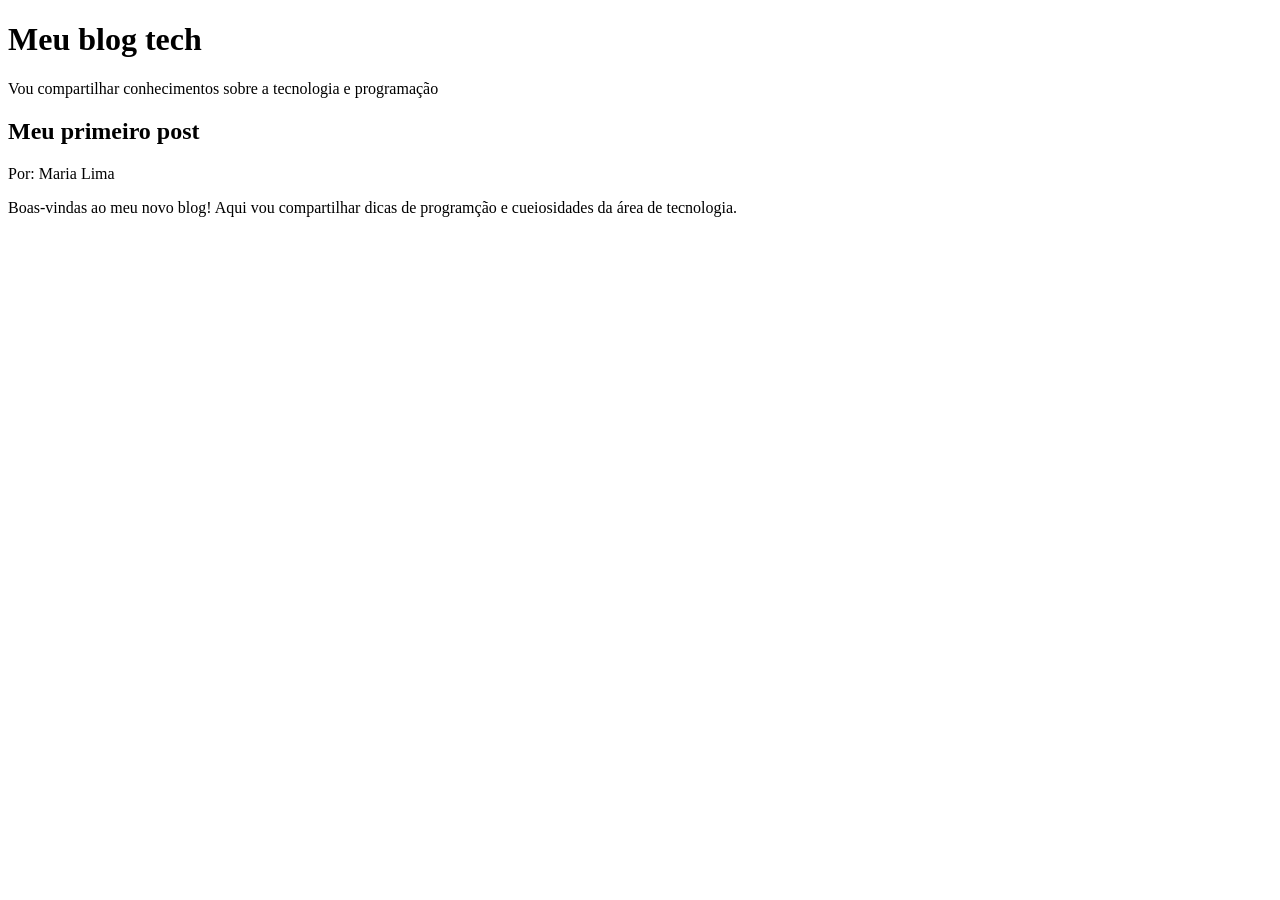
==== index.html @ 9678911c "atualização2406" ====
<!DOCTYPE html>
<html lang="pt-br">
    <head>
        <meta charset="UTF-8">
        <meta name="viewport" content="width=device-width, initial-scale=1.0">
        <title>Blog</title>
    </head>
    <body>
    </head>
        <h1>Meu blog tech</h1>
        </p>Vou compartilhar conhecimentos sobre a tecnologia 
        e programação</p>
    </header>
    <main>
        <h2>Meu primeiro post</h2>
       <p>Por: Maria Lima<p>
        <p>Boas-vindas ao meu novo blog! Aqui vou 
    compartilhar dicas de programção e cueiosidades 
    da área de tecnologia.</p>
        </main>
</body>
  </html>
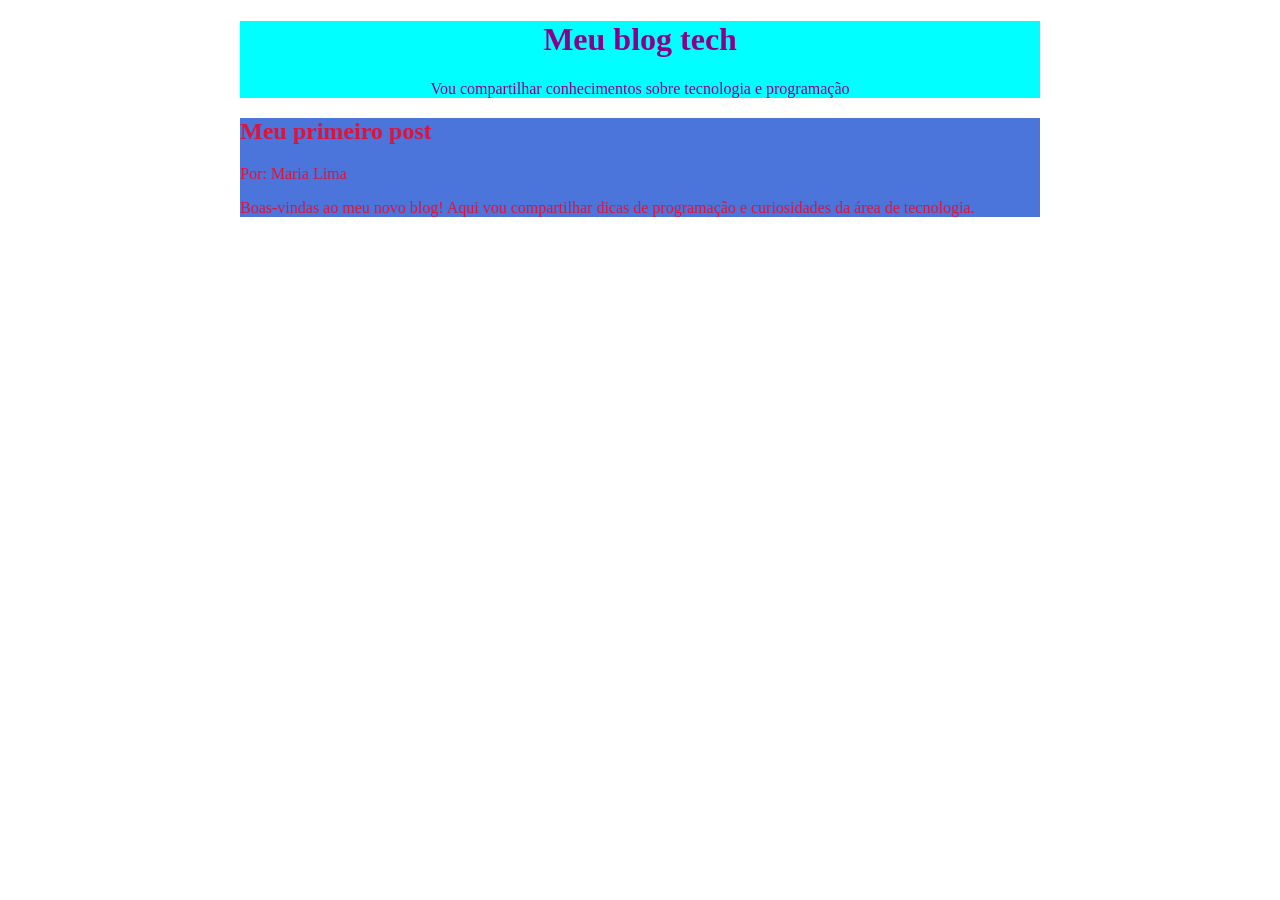
==== commit c2f5aa4c: "atualizção 08/07" ====
--- a/index.html
+++ b/index.html
@@ -1,22 +1,38 @@
 <!DOCTYPE html>
 <html lang="pt-br">
-    <head>
-        <meta charset="UTF-8">
-        <meta name="viewport" content="width=device-width, initial-scale=1.0">
-        <title>Blog</title>
-    </head>
-    <body>
-    </head>
+<head>
+    <meta charset="UTF-8">
+    <meta name="viewport" 
+    content="width=device-width, initial-scale=1.0">
+    <title>Blog</title>
+    <style>
+        header{
+            background-color: aqua;
+            color: darkmagenta;
+            text-align: center;
+            max-width: 800px;
+            margin: 0 auto;
+        }
+    main {
+         background-color: rgb(76, 117, 220);
+         color: crimson;
+         max-width: 800px ;
+        margin: 0 auto;
+        }
+   </style>
+
+</head>
+ <body>
+       <header>
         <h1>Meu blog tech</h1>
-        </p>Vou compartilhar conhecimentos sobre a tecnologia 
-        e programação</p>
-    </header>
-    <main>
+       <p>Vou compartilhar conhecimentos sobre 
+        tecnologia e programação</p>
+       </header>
+       <main>
         <h2>Meu primeiro post</h2>
-       <p>Por: Maria Lima<p>
+        <p>Por: Maria Lima</p>
         <p>Boas-vindas ao meu novo blog! Aqui vou 
-    compartilhar dicas de programção e cueiosidades 
-    da área de tecnologia.</p>
-        </main>
-</body>
-  </html>+        compartilhar dicas de programação e curiosidades da área de tecnologia.</p>
+       </main>
+    </body>
+</html>
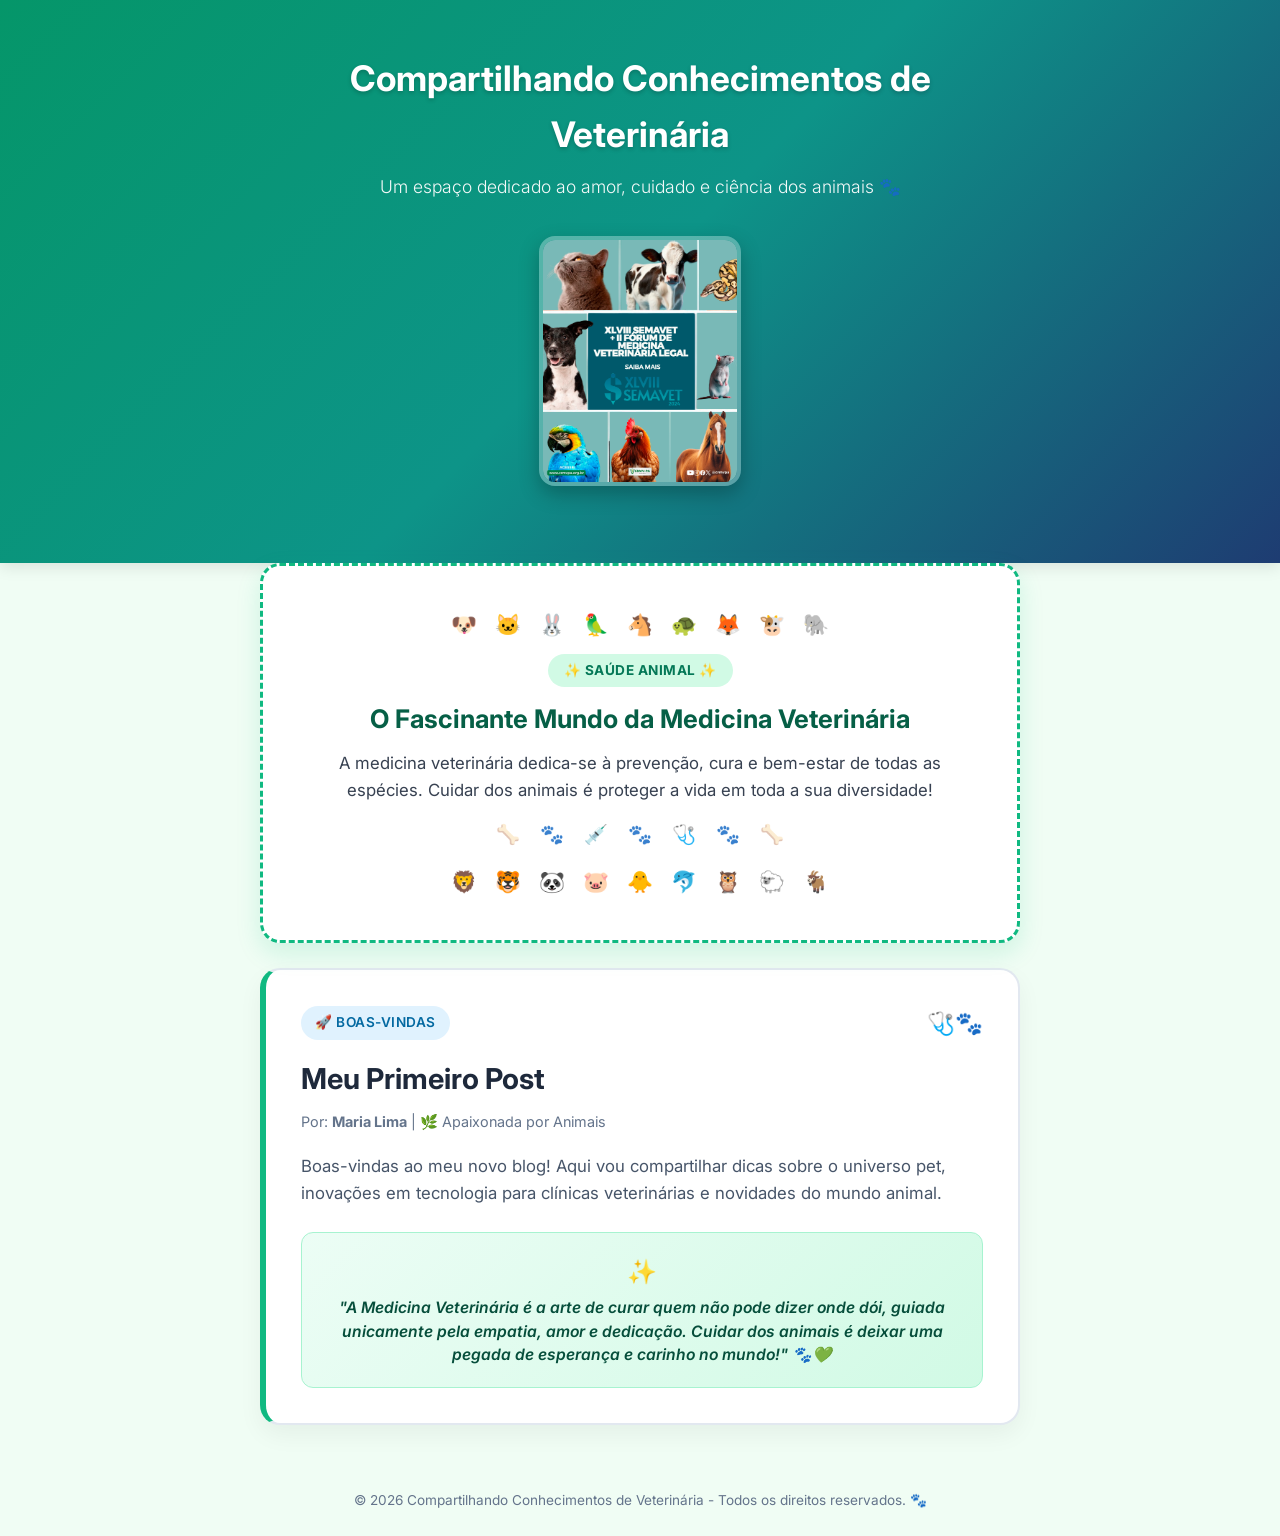
==== commit 156e4713: "atualização029\07" ====
--- a/index.html
+++ b/index.html
@@ -2,37 +2,65 @@
 <html lang="pt-br">
 <head>
     <meta charset="UTF-8">
-    <meta name="viewport" 
-    content="width=device-width, initial-scale=1.0">
-    <title>Blog</title>
-    <style>
-        header{
-            background-color: aqua;
-            color: darkmagenta;
-            text-align: center;
-            max-width: 800px;
-            margin: 0 auto;
-        }
-    main {
-         background-color: rgb(76, 117, 220);
-         color: crimson;
-         max-width: 800px ;
-        margin: 0 auto;
-        }
-   </style>
+    <meta name="viewport" content="width=device-width, initial-scale=1.0">
+    <title>Mundo Mesatenista & Vet</title>
+    <link rel="preconnect" href="https://fonts.googleapis.com">
+    <link rel="preconnect" href="https://fonts.gstatic.com" crossorigin>
+    <link href="https://fonts.googleapis.com/css2?family=Inter:wght@300;400;600;700&display=swap" rel="stylesheet">
+    <link rel="stylesheet" href="style.css">
+</head>
+<body>
 
-</head>
- <body>
-       <header>
-        <h1>Meu blog tech</h1>
-       <p>Vou compartilhar conhecimentos sobre 
-        tecnologia e programação</p>
-       </header>
-       <main>
-        <h2>Meu primeiro post</h2>
-        <p>Por: Maria Lima</p>
-        <p>Boas-vindas ao meu novo blog! Aqui vou 
-        compartilhar dicas de programação e curiosidades da área de tecnologia.</p>
-       </main>
-    </body>
-</html>
+    <header class="header">
+        <div class="container">
+            <h1 class="title">Compartilhando Conhecimentos de Veterinária</h1>
+            <p class="subtitle">Um espaço dedicado ao amor, cuidado e ciência dos animais 🐾</p>
+            <img src="SEMAVET-SAIBA-MAIS.png" alt="Banner Saiba Mais SEMAVET">
+        </div>
+    </header>
+
+    <main class="container">
+        <section class="vet-card">
+            <div class="vet-animals-top">🐶 🐱 🐰 🦜 🐴 🐢 🦊 🐮 🐘</div>
+            <span class="tag-vet">✨ Saúde Animal ✨</span>
+            <h2>O Fascinante Mundo da Medicina Veterinária</h2>
+            <p class="vet-description">
+                A medicina veterinária dedica-se à prevenção, cura e bem-estar de todas as espécies. Cuidar dos animais é proteger a vida em toda a sua diversidade!
+            </p>
+            <div class="vet-decorations">
+                <span>🦴</span> <span>🐾</span> <span>💉</span> <span>🐾</span> <span>🩺</span> <span>🐾</span> <span>🦴</span>
+            </div>
+            <div class="vet-animals-bottom">🦁 🐯 🐼 🐷 🐥 🐬 🦉 🐑 🐐</div>
+        </section>
+
+        <article class="post post-featured">
+            <div class="post-header-decor">
+                <span class="tag">🚀 Boas-Vindas</span>
+                <span class="post-icon">🩺🐾</span>
+            </div>
+            
+            <h2>Meu Primeiro Post</h2>
+            <p class="author">Por: <strong>Maria Lima</strong> | 🌿 Apaixonada por Animais</p>
+            
+            <p class="content">
+                Boas-vindas ao meu novo blog! Aqui vou compartilhar dicas sobre o universo pet, 
+                inovações em tecnologia para clínicas veterinárias e novidades do mundo animal.
+            </p>
+
+            <div class="motivational-box">
+                <div class="quote-icon">✨</div>
+                <p class="motivational-text">
+                    "A Medicina Veterinária é a arte de curar quem não pode dizer onde dói, 
+                    guiada unicamente pela empatia, amor e dedicação. Cuidar dos animais é 
+                    deixar uma pegada de esperança e carinho no mundo!" 🐾💚
+                </p>
+            </div>
+        </article>
+    </main>
+
+    <footer class="footer">
+        <p>&copy; 2026 Compartilhando Conhecimentos de Veterinária - Todos os direitos reservados. 🐾</p>
+    </footer>
+
+</body>
+</html>
--- a/style.css
+++ b/style.css
@@ -0,0 +1,215 @@
+/* Reset básico de margens e fontes */
+* {
+    margin: 0;
+    padding: 0;
+    box-sizing: border-box;
+}
+
+body {
+    font-family: 'Inter', sans-serif;
+    background-color: #f0fdf4; /* Fundo suave levemente esverdeado */
+    color: #333333;
+    line-height: 1.6;
+    display: flex;
+    flex-direction: column;
+    min-height: 100vh;
+}
+
+/* Container centralizado */
+.container {
+    max-width: 800px;
+    margin: 0 auto;
+    padding: 0 20px;
+}
+
+/* Cabeçalho elegante com gradiente verde/azul tema veterinária */
+.header {
+    background: linear-gradient(135deg, #059669 0%, #0d9488 50%, #1e3c72 100%);
+    color: #ffffff;
+    padding: 50px 0 70px 0;
+    text-align: center;
+    box-shadow: 0 4px 15px rgba(0, 0, 0, 0.1);
+}
+
+.title {
+    font-size: 2.2rem;
+    font-weight: 700;
+    margin-bottom: 10px;
+    text-shadow: 0 2px 4px rgba(0,0,0,0.2);
+}
+
+.subtitle {
+    font-size: 1.1rem;
+    font-weight: 300;
+    opacity: 0.95;
+    margin-bottom: 25px;
+}
+
+/* Estilização da Imagem do Header */
+.header img {
+    max-width: 100%;
+    height: auto;
+    max-height: 250px;
+    border-radius: 16px;
+    border: 4px solid rgba(255, 255, 255, 0.3);
+    box-shadow: 0 8px 20px rgba(0, 0, 0, 0.25);
+    margin-top: 10px;
+    object-fit: cover;
+    transition: transform 0.3s ease;
+}
+
+.header img:hover {
+    transform: scale(1.02);
+}
+
+/* Área principal */
+main {
+    flex: 1;
+    margin-top: -30px;
+}
+
+/* Card Especial de Veterinária */
+.vet-card {
+    background-color: #ffffff;
+    padding: 30px 25px;
+    border-radius: 20px;
+    border: 3px dashed #10b981;
+    box-shadow: 0 10px 25px rgba(16, 185, 129, 0.15);
+    text-align: center;
+    margin-bottom: 25px;
+    position: relative;
+    overflow: hidden;
+}
+
+.vet-animals-top,
+.vet-animals-bottom {
+    font-size: 1.3rem;
+    word-spacing: 12px;
+    margin: 12px 0;
+    user-select: none;
+}
+
+.vet-decorations {
+    font-size: 1.2rem;
+    margin: 15px 0;
+    word-spacing: 15px;
+    opacity: 0.85;
+}
+
+.tag-vet {
+    display: inline-block;
+    background-color: #d1fae5;
+    color: #047857;
+    font-size: 0.85rem;
+    font-weight: 700;
+    padding: 6px 16px;
+    border-radius: 20px;
+    margin-bottom: 12px;
+    text-transform: uppercase;
+    letter-spacing: 0.5px;
+}
+
+.vet-card h2 {
+    font-size: 1.6rem;
+    color: #065f46;
+    margin-bottom: 10px;
+}
+
+.vet-description {
+    font-size: 1.05rem;
+    color: #374151;
+    max-width: 650px;
+    margin: 0 auto;
+}
+
+/* Post Normal & Decorado */
+.post {
+    background-color: #ffffff;
+    padding: 35px;
+    border-radius: 20px;
+    box-shadow: 0 10px 25px rgba(0, 0, 0, 0.05);
+    transition: transform 0.2s ease, box-shadow 0.2s ease;
+    border: 2px solid #e2e8f0;
+}
+
+.post-featured {
+    border-left: 6px solid #10b981; /* Faixa lateral verde de destaque */
+}
+
+.post:hover {
+    transform: translateY(-3px);
+    box-shadow: 0 15px 30px rgba(0, 0, 0, 0.1);
+}
+
+.post-header-decor {
+    display: flex;
+    justify-content: space-between;
+    align-items: center;
+    margin-bottom: 15px;
+}
+
+.post-icon {
+    font-size: 1.4rem;
+}
+
+.tag {
+    display: inline-block;
+    background-color: #e0f2fe;
+    color: #0369a1;
+    font-size: 0.85rem;
+    font-weight: 600;
+    padding: 6px 14px;
+    border-radius: 20px;
+    text-transform: uppercase;
+    letter-spacing: 0.5px;
+}
+
+.post h2 {
+    font-size: 1.8rem;
+    color: #1e293b;
+    margin-bottom: 8px;
+}
+
+.author {
+    font-size: 0.9rem;
+    color: #64748b;
+    margin-bottom: 20px;
+}
+
+.content {
+    font-size: 1.05rem;
+    color: #475569;
+    margin-bottom: 25px;
+}
+
+/* Caixa Motivadora de Veterinária */
+.motivational-box {
+    background: linear-gradient(135deg, #ecfdf5 0%, #d1fae5 100%);
+    border: 1px solid #a7f3d0;
+    border-radius: 12px;
+    padding: 20px;
+    position: relative;
+    text-align: center;
+}
+
+.quote-icon {
+    font-size: 1.5rem;
+    margin-bottom: 5px;
+}
+
+.motivational-text {
+    font-style: italic;
+    color: #064e3b;
+    font-weight: 600;
+    font-size: 0.98rem;
+    line-height: 1.5;
+}
+
+/* Rodapé */
+.footer {
+    text-align: center;
+    padding: 25px 0;
+    color: #64748b;
+    font-size: 0.85rem;
+    margin-top: 40px;
+}
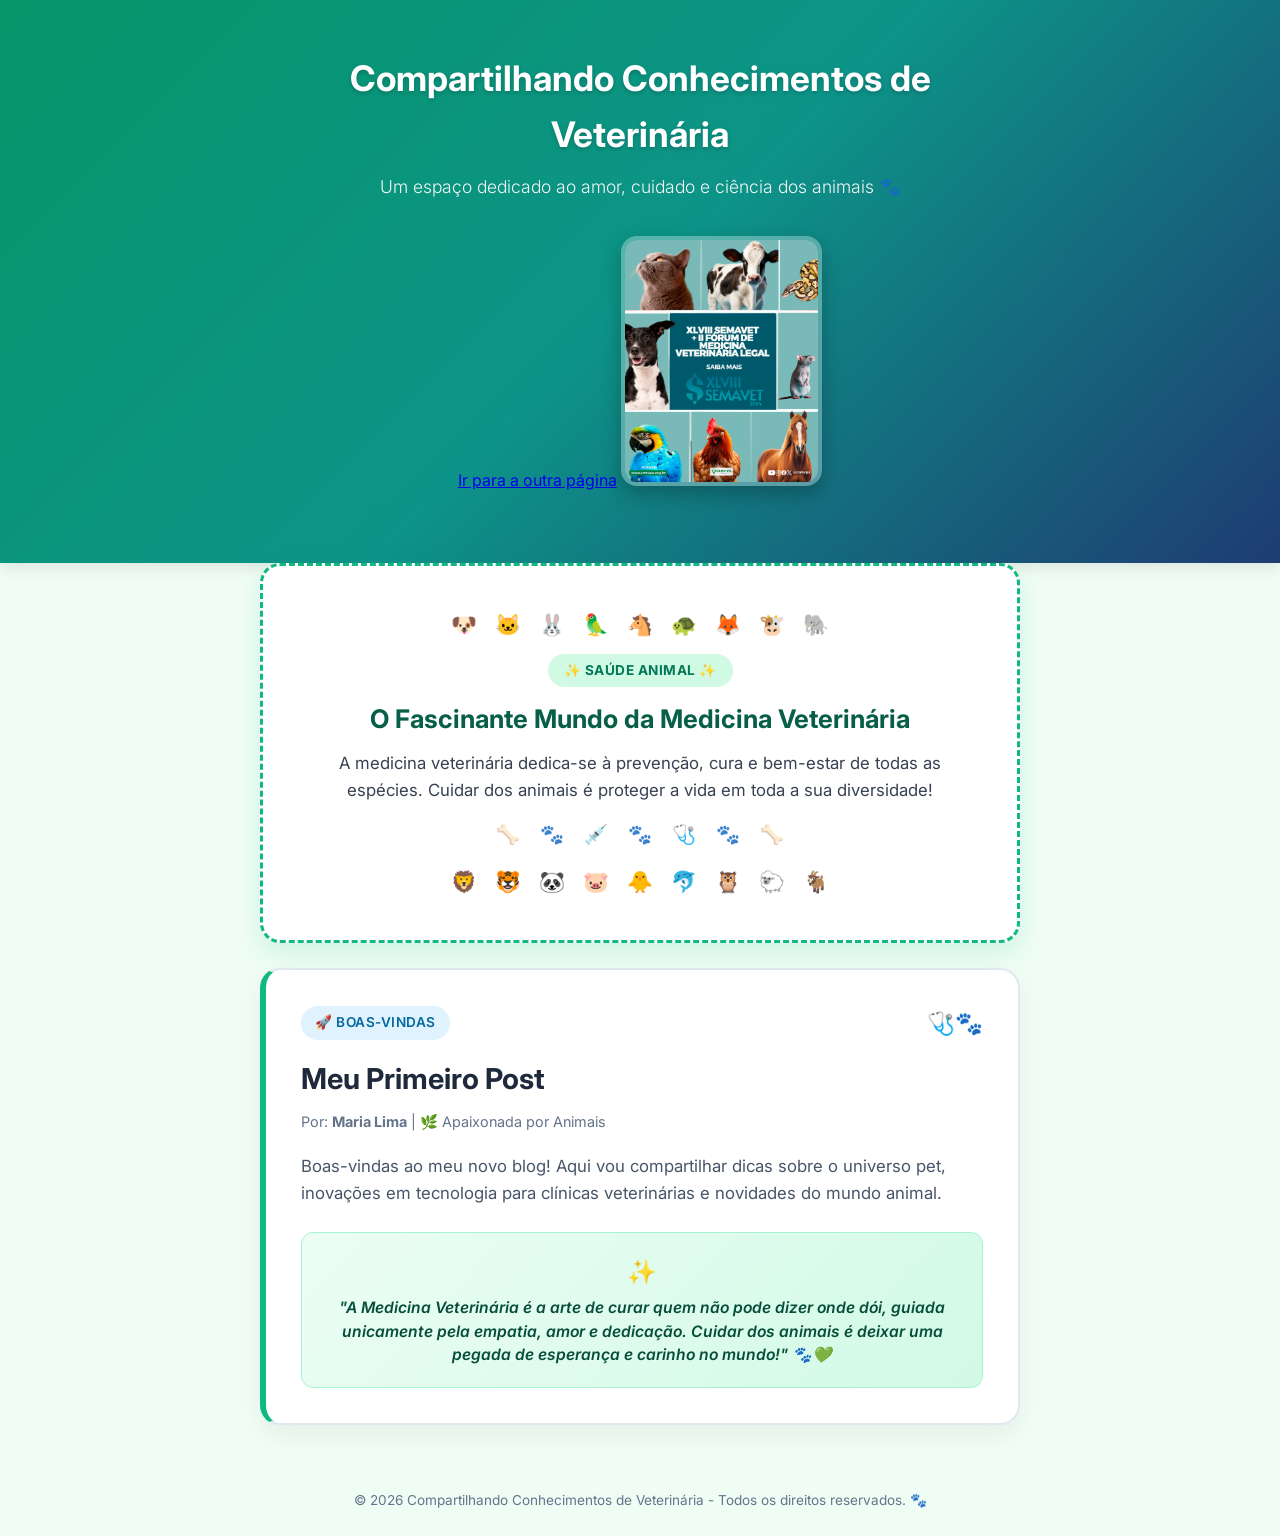
==== commit 543a2210: "13:44" ====
--- a/index.html
+++ b/index.html
@@ -15,7 +15,8 @@
         <div class="container">
             <h1 class="title">Compartilhando Conhecimentos de Veterinária</h1>
             <p class="subtitle">Um espaço dedicado ao amor, cuidado e ciência dos animais 🐾</p>
-            <img src="SEMAVET-SAIBA-MAIS.png" alt="Banner Saiba Mais SEMAVET">
+            <a href="outra_pagina.html">Ir para a outra página</a>
+            <img src="SEMAVET-SAIBA-MAIS.png" href="outrapagina.html" alt="Banner Saiba Mais SEMAVET">
         </div>
     </header>
 
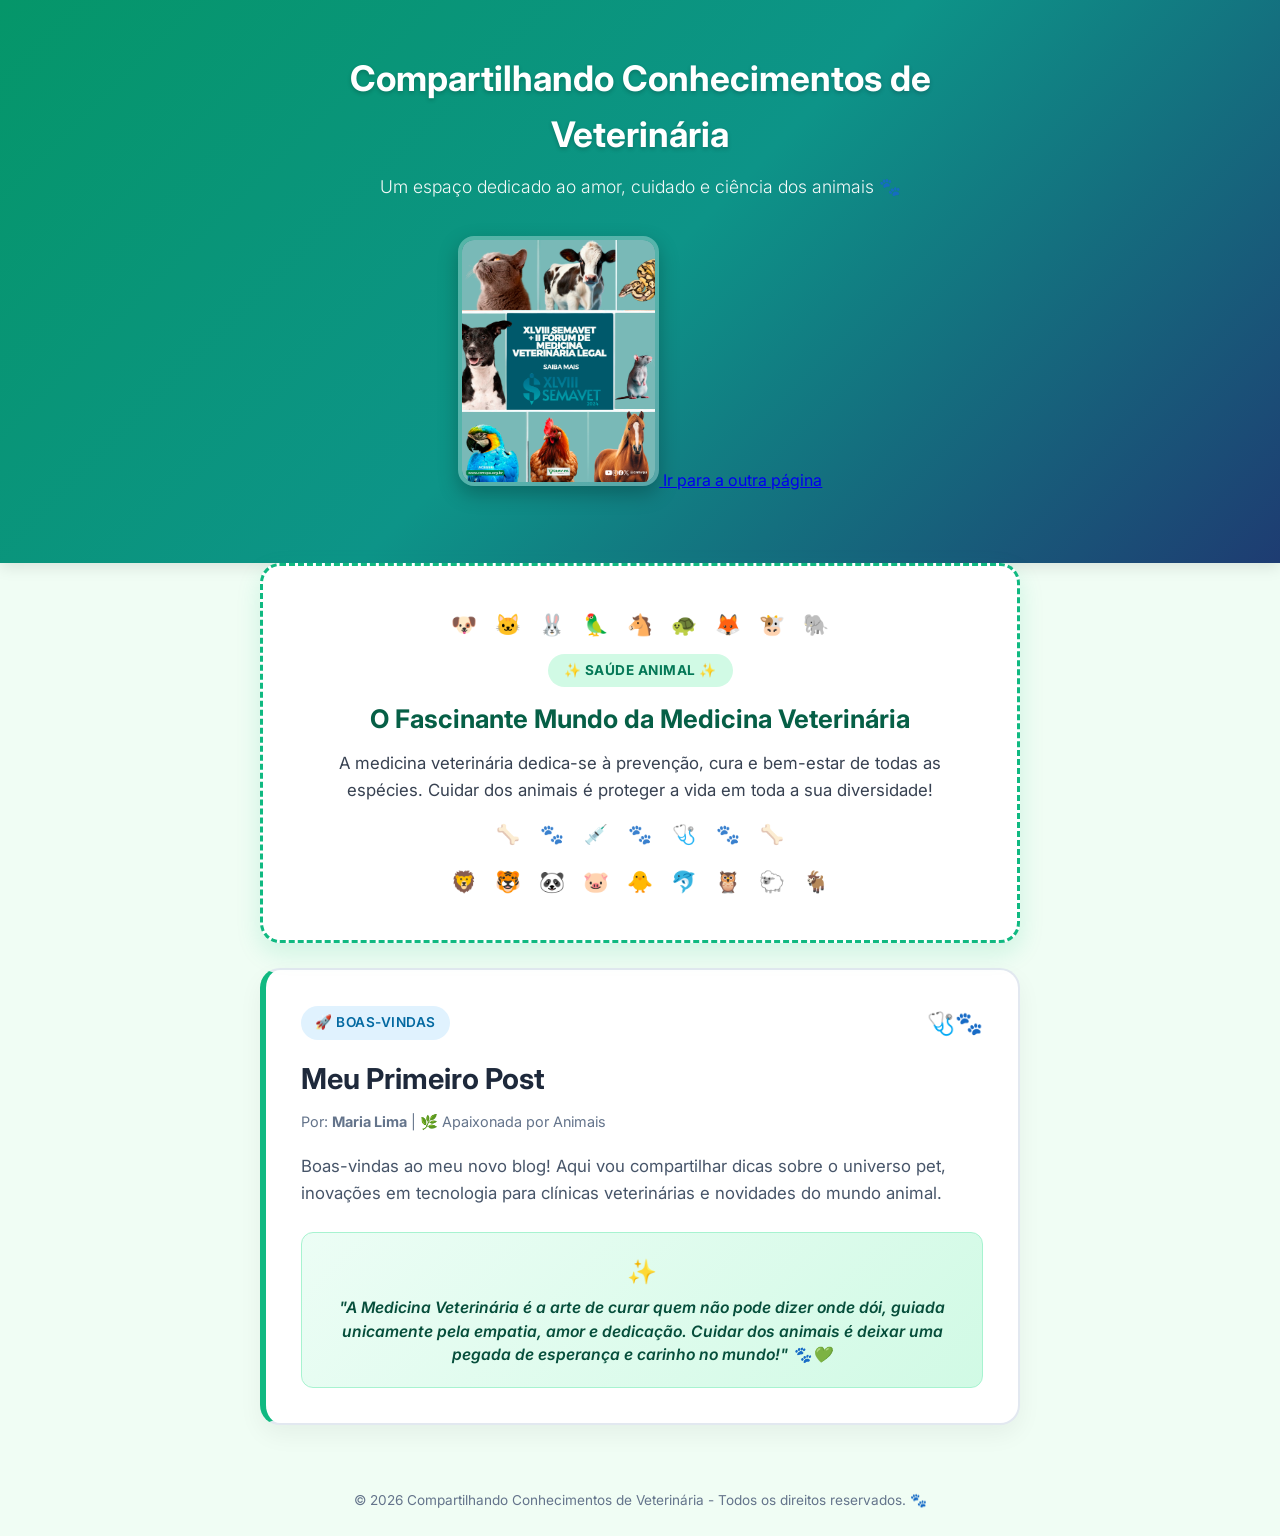
==== commit 46e48f6c: "13:48" ====
--- a/index.html
+++ b/index.html
@@ -11,14 +11,18 @@
 </head>
 <body>
 
-    <header class="header">
-        <div class="container">
-            <h1 class="title">Compartilhando Conhecimentos de Veterinária</h1>
-            <p class="subtitle">Um espaço dedicado ao amor, cuidado e ciência dos animais 🐾</p>
-            <a href="outra_pagina.html">Ir para a outra página</a>
-            <img src="SEMAVET-SAIBA-MAIS.png" href="outrapagina.html" alt="Banner Saiba Mais SEMAVET">
-        </div>
-    </header>
+   <header class="header">
+    <div class="container">
+        <h1 class="title">Compartilhando Conhecimentos de Veterinária</h1>
+        <p class="subtitle">Um espaço dedicado ao amor, cuidado e ciência dos animais 🐾</p>
+        
+        <a href="outrapagina.html">
+            <img src="SEMAVET-SAIBA-MAIS.png" alt="Banner Saiba Mais SEMAVET">
+        </a>
+
+        <a href="outra_pagina.html">Ir para a outra página</a>
+    </div>
+</header>
 
     <main class="container">
         <section class="vet-card">
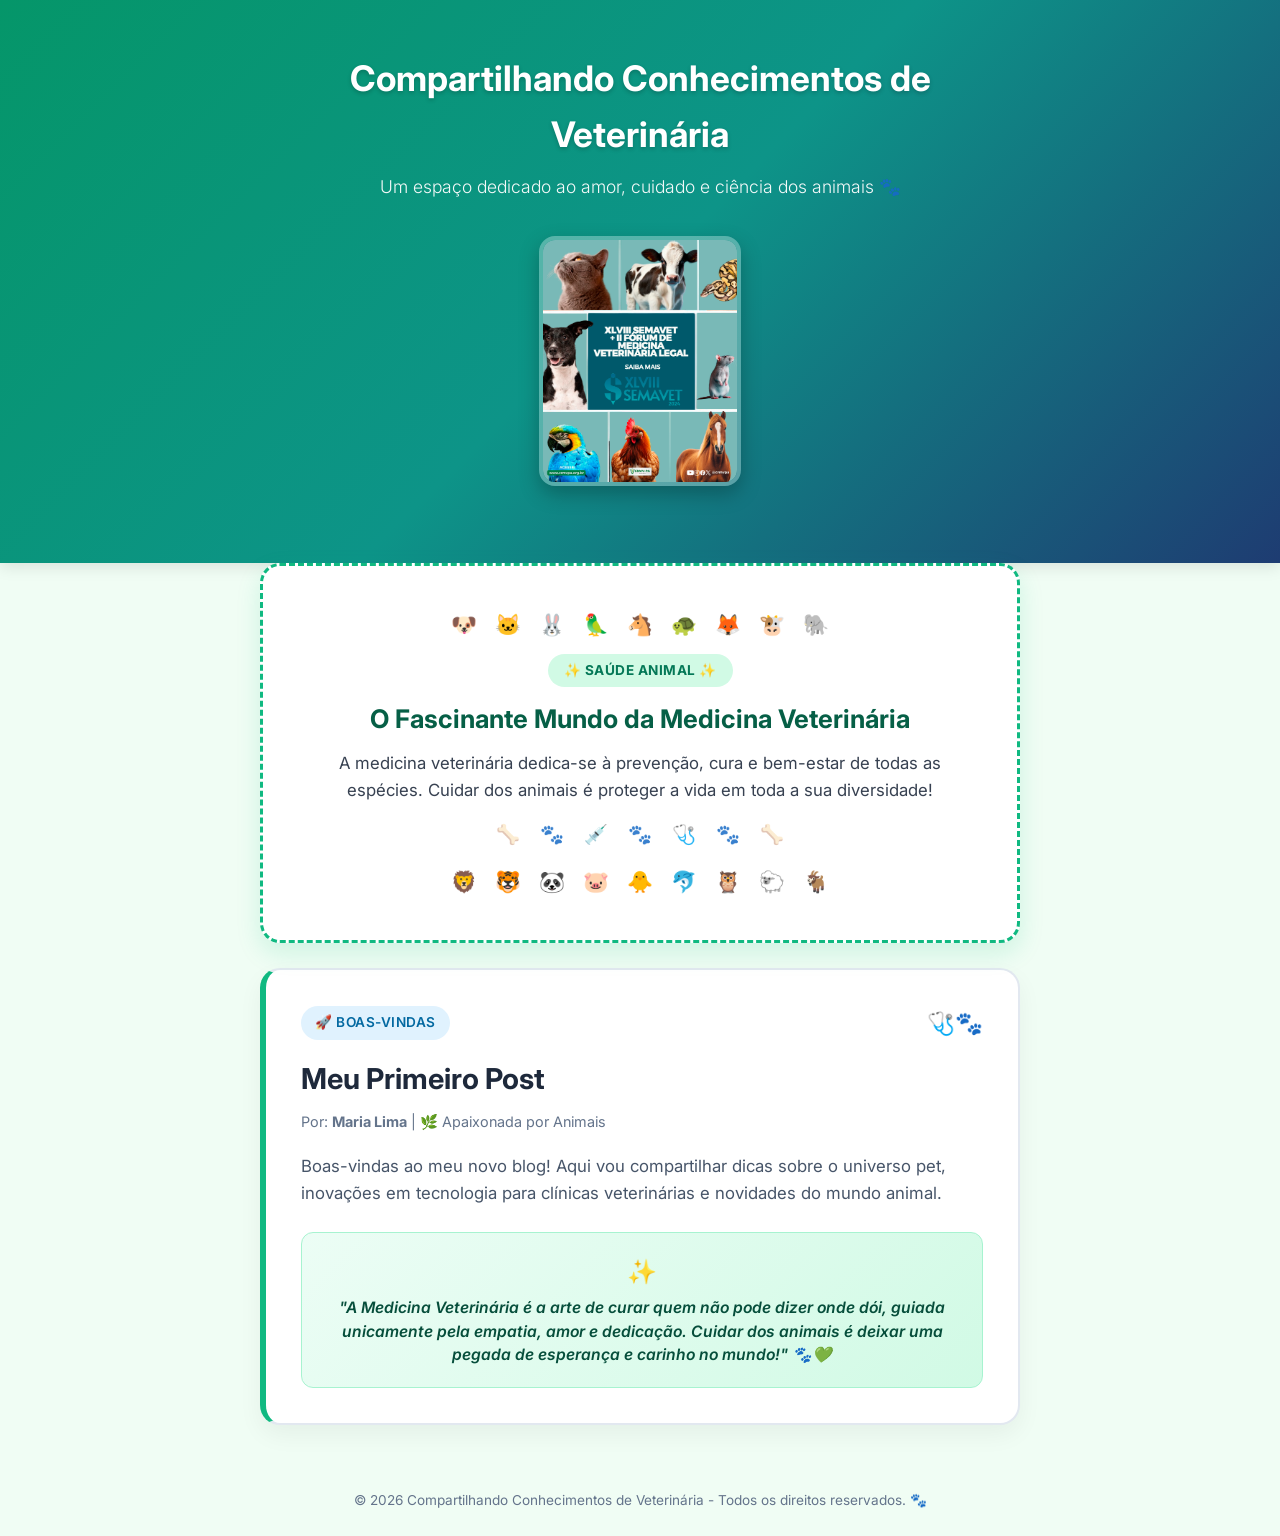
==== commit 84cc99c7: "13:51" ====
--- a/index.html
+++ b/index.html
@@ -20,7 +20,7 @@
             <img src="SEMAVET-SAIBA-MAIS.png" alt="Banner Saiba Mais SEMAVET">
         </a>
 
-        <a href="outra_pagina.html">Ir para a outra página</a>
+        
     </div>
 </header>
 
